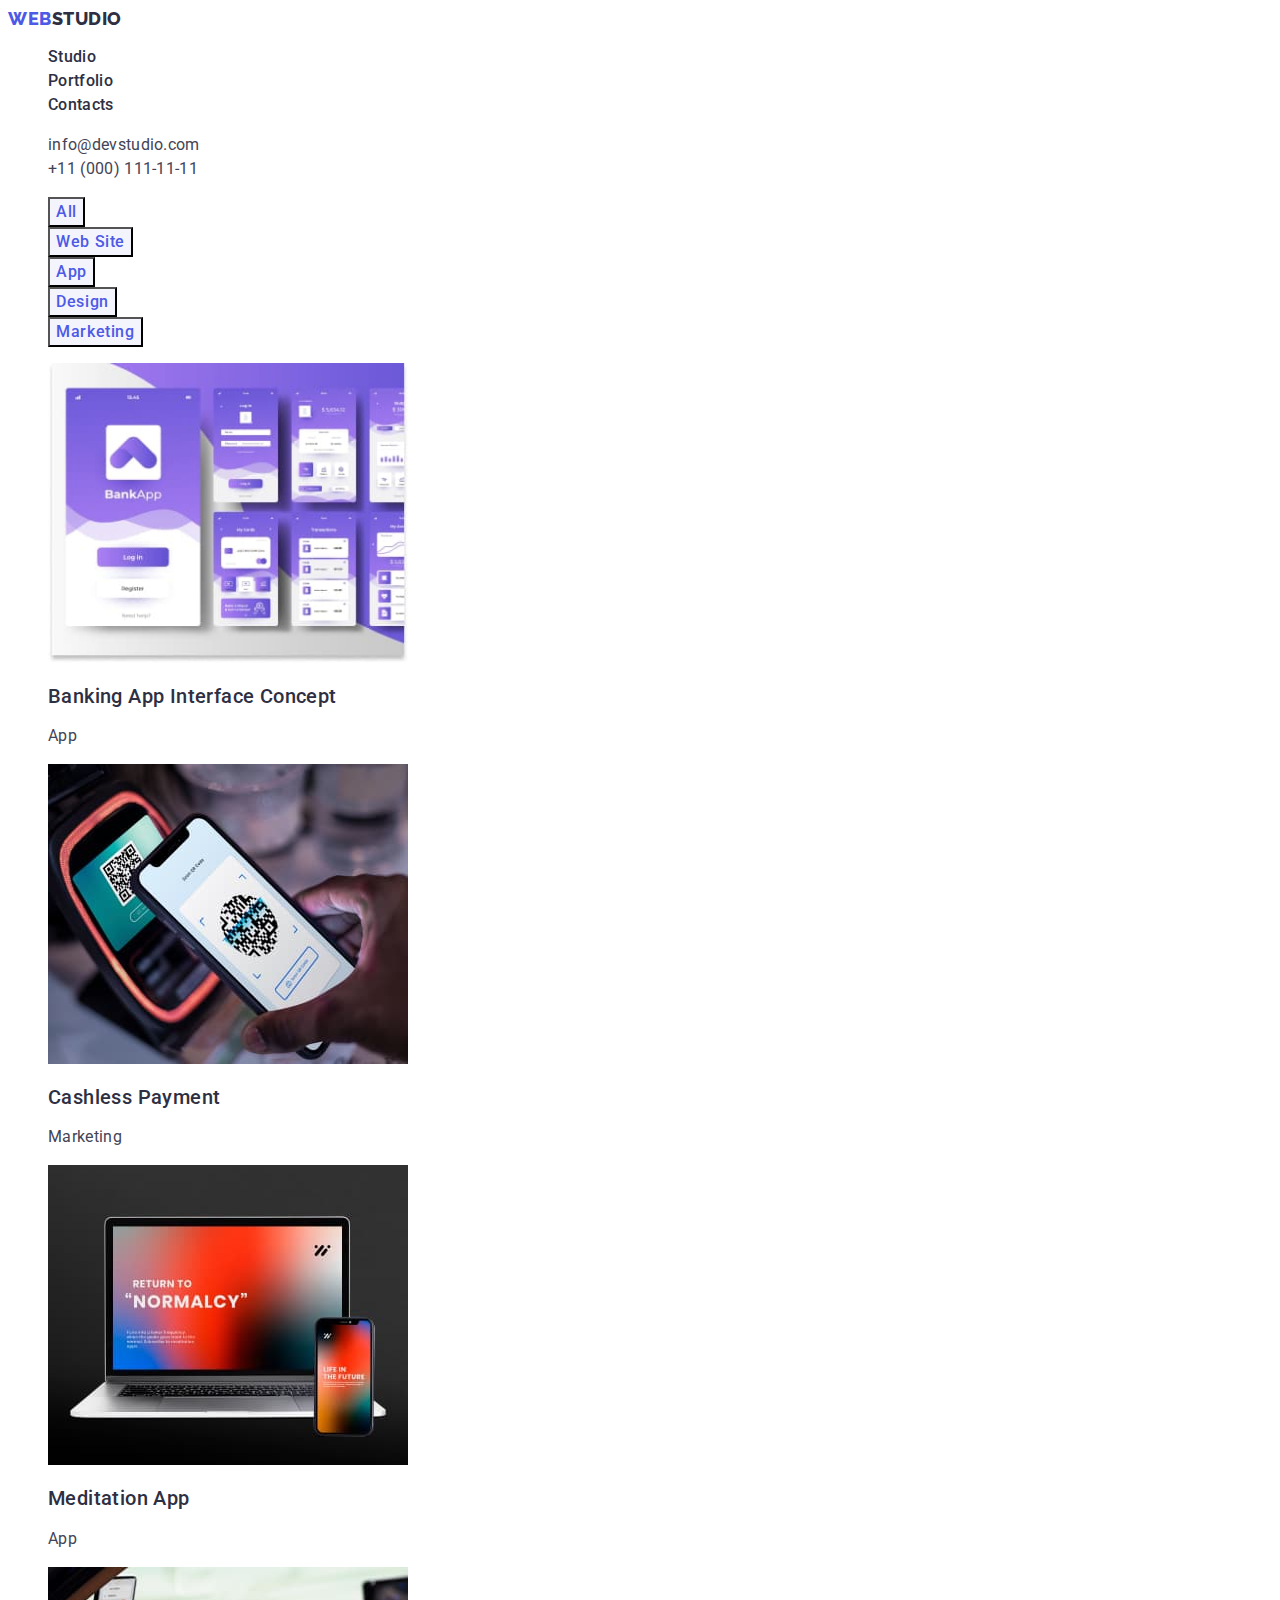
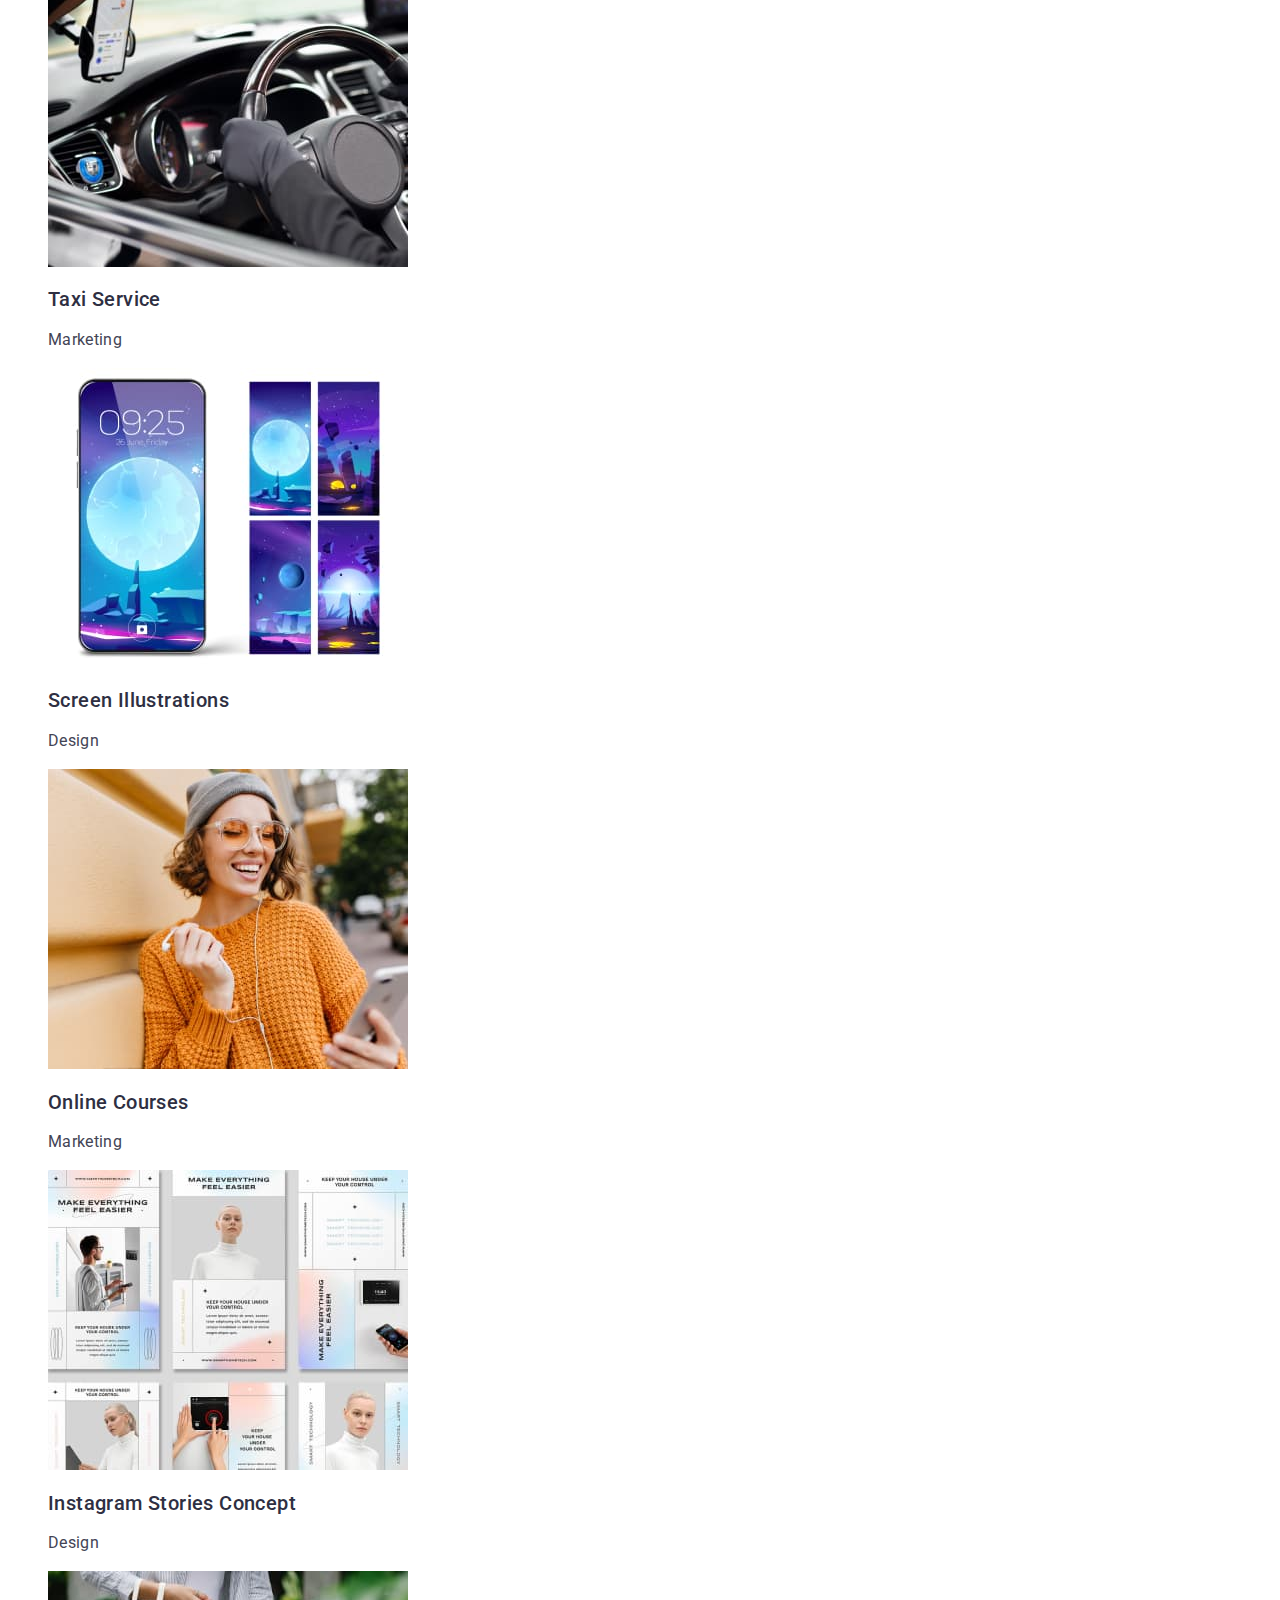
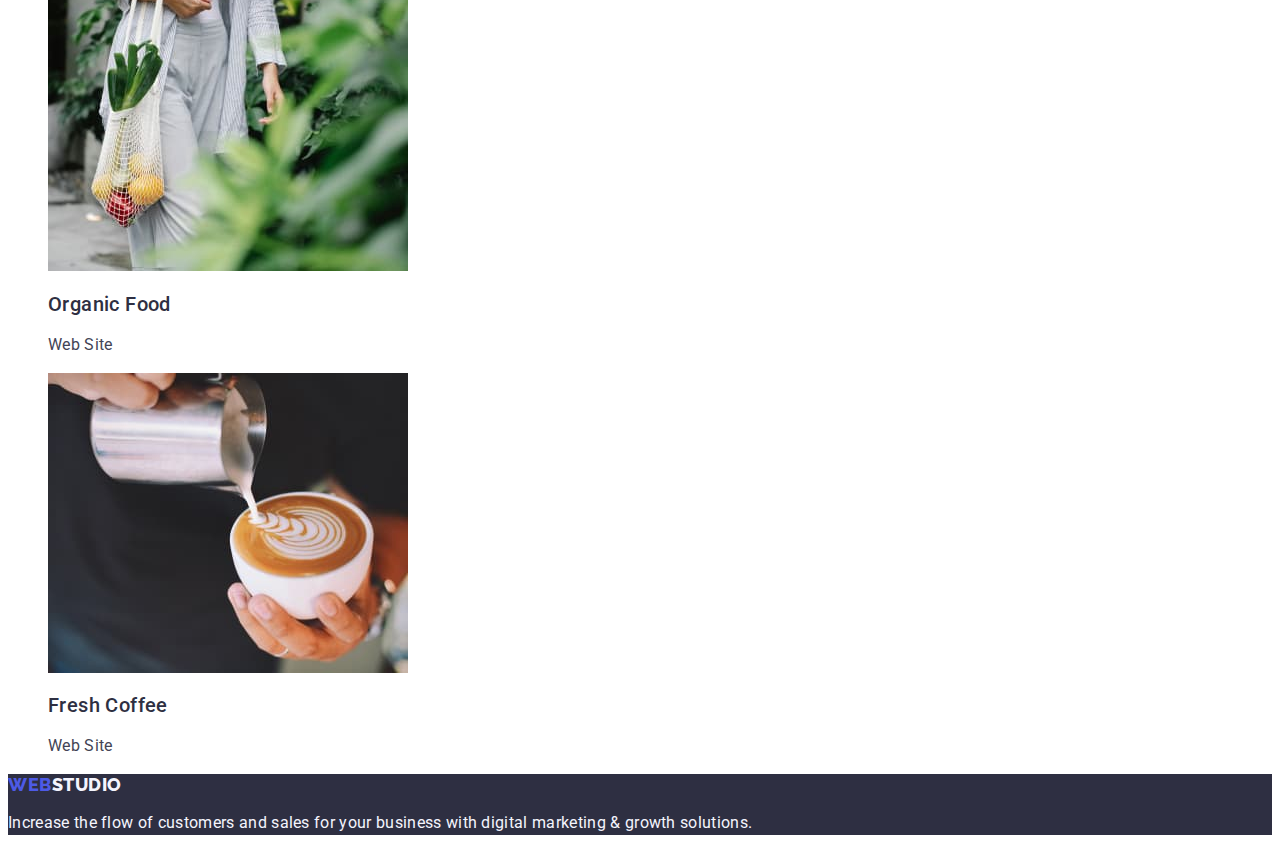
==== portfolio.html @ 79c63a55 "Initial commit" ====
<!DOCTYPE html>
<html lang="en">
  <head>
    <meta charset="UTF-8" />
    <meta http-equiv="X-UA-Compatible" content="IE=edge" />
    <meta name="viewport" content="width=device-width, initial-scale=1.0" />
    <title>Document</title>
    <link rel="preconnect" href="https://fonts.googleapis.com">
<link rel="preconnect" href="https://fonts.gstatic.com" crossorigin>
<link href="https://fonts.googleapis.com/css2?family=Raleway:wght@800&family=Roboto:wght@400;500;700;900&display=swap" rel="stylesheet">
    <link rel="stylesheet" href="./css/styles.css">
  </head>
  <body>
    <header>
      <nav>
        <a class="logo link" href="./index.html">Web<span class="logo-header">Studio</span></a>
        <ul class="nav-list list">
          <li>
            <a class="nav-link link" href="./index.html">Studio</a>
          </li>
          <li>
            <a class="nav-link link" href="./portfolio.html">Portfolio</a>
          </li>
          <li>
            <a class="nav-link link" href="">Contacts</a>
          </li>
        </ul>
      </nav>
      <address class="address">
        <ul class="list">
          <li>
            <a class="contact-link link" href="mailto:info@devstudio.com">info@devstudio.com</a>
          </li>
          <li>
            <a class="contact-link link" href="tel:+110001111111">+11 (000) 111-11-11</a>
          </li>
        </ul>
      </address>
    </header>

    <main>
      <section>
        <h1 hidden class="section-title">Portfolio</h1>
        <ul class="list">
          <li><button class="portfolio-btn" type="button">All</button></li>
          <li><button class="portfolio-btn" type="button">Web Site</button></li>
          <li><button class="portfolio-btn" type="button">App</button></li>
          <li><button class="portfolio-btn" type="button">Design</button></li>
          <li><button class="portfolio-btn" type="button">Marketing</button></li>
        </ul>
        <ul class="list">
          <li>
            <a class="link" href="">
              <img
                src="./images/card1.jpg"
                alt="Banking App"
                width="360"
                height="300"
              />
              <h2 class="portfolio-title" >Banking App Interface Concept</h2>
              <p class="portfolio-desc">App</p>
            </a>
          </li>
          <li>
            <a class="link" href="">
              <img
                src="./images/card2.jpg"
                alt="phone"
                width="360"
                height="300"
              />
              <h2 class="portfolio-title">Cashless Payment</h2>
              <p class="portfolio-desc">Marketing</p>
            </a>
          </li>
          <li>
            <a class="link" href="">
              <img
                src="./images/card3.jpg"
                alt="laptop"
                width="360"
                height="300"
              />
              <h2 class="portfolio-title">Meditation App</h2>
              <p class="portfolio-desc">App</p>
            </a>
          </li>
          <li>
            <a  class="link" href="">
              <img
                src="./images/card4.jpg"
                alt="taxi"
                width="360"
                height="300"
              />
              <h2 class="portfolio-title">Taxi Service</h2>
              <p class="portfolio-desc">Marketing</p>
            </a>
          </li>
          <li>
            <a class="link" href="">
              <img
                src="./images/card5.jpg"
                alt="telefon"
                width="360"
                height="300"
              />
              <h2 class="portfolio-title">Screen Illustrations</h2>
              <p class="portfolio-desc">Design</p>
            </a>
          </li>
          <li>
            <a class="link" href="">
              <img
                src="./images/card6.jpg"
                alt="women"
                width="360"
                height="300"
              />
              <h2 class="portfolio-title">Online Courses</h2>
              <p class="portfolio-desc">Marketing</p>
            </a>
          </li>
          <li>
            <a class="link" href="">
              <img
                src="./images/card7.jpg"
                alt="Stories"
                width="360"
                height="300"
              />
              <h2 class="portfolio-title">Instagram Stories Concept</h2>
              <p class="portfolio-desc">Design</p>
            </a>
          </li>
          <li>
            <a class="link" href="">
              <img
                src="./images/card8.jpg"
                alt="Organic Food"
                width="360"
                height="300"
              />
              <h2 class="portfolio-title">Organic Food</h2>
              <p class="portfolio-desc">Web Site</p>
            </a>
          </li>
          <li>
            <a class="link" href="">
              <img
                src="./images/card9.jpg"
                alt="Coffee"
                width="360"
                height="300"
              />
              <h2 class="portfolio-title">Fresh Coffee</h2>
              <p class="portfolio-desc">Web Site</p>
            </a>
          </li>
        </ul>
      </section>
    </main>

    <footer class="footer">
      <a class="logo link" href="./index.html">Web<span class="logo-footer">Studio</span></a>

      <p class="footer-desc">
        Increase the flow of customers and sales for your business with digital
        marketing & growth solutions.
      </p>
    </footer>
  </body>
</html>
---- css/styles.css ----
:root{
    --primary-text-color:#434455;
    --secondary-text-color: #2E2F42;
    --primary-logo-color:#4D5AE5;
    --accent-color:#404BBF;
    --contact-text-color:#434455;
    --bg-color:#FFFFFF;
    --bg-hero:#2E2F42;
    --hero-titlle-color:#FFFFFF;
    --bg-button: #4D5AE5;
    --bg-team:#F4F4FD; 
    --logo-footer: #F4F4FD;
 } 
body{
    font-family: 'Roboto', sans-serif;
    color:var(--primary-text-color);
    background-color:var(--bg-color);
}
.link{
    text-decoration: none;
}
.list{
    list-style: none;
}
.logo {
 font-family: 'Raleway',sans-serif;
font-weight: 800;
font-size: 18px;
line-height: 1.17;
letter-spacing: 0.03em;
text-transform: uppercase;
color: var(--primary-logo-color);
}
.logo-header {
    color: var(--secondary-text-color);

}

.nav-link {
    font-weight: 500;
font-size: 16px;
line-height: 1.5;
letter-spacing: 0.02em;
color:var(--secondary-text-color);

}
.nav-link:hover,
.nav-link:focus{
    color:var(--accent-color);
}

.address {
    font-style: normal;

}
.contact-link {
font-size: 16px;
line-height: 1.5;
letter-spacing: 0.02em;
color:var(--contact-text-color);

}
.contact-link:hover,
.contact-link:focus{
    color:var(--accent-color);
}

.hero {
   background-color: var(--bg-hero);
}
.hero-tittle {
font-weight: 700;
font-size: 56px;
line-height: 1.07;
text-align: center;
letter-spacing: 0.02em;
color:var(--hero-titlle-color);
}
.hero-btn {
    font-family: 'Roboto',sans-serif;
font-weight: 500;
font-size: 16px;
line-height: 1.5;
letter-spacing: 0.04em;
background-color: var(--bg-button);
color: var(--hero-titlle-color);
cursor: pointer;
}
.hero-btn:hover,
.hero-btn:focus{
    background-color: var(--accent-color);
}

.feature-title {
    font-weight: 500;
font-size: 20px;
line-height: 1.2;
letter-spacing: 0.02em;

color:var(--secondary-text-color);

}
.feature-text {
 
font-size: 16px;
line-height: 1.5;
letter-spacing: 0.02em;
color:var(--primary-text-color);

}
.section-title{
    font-weight: 700;
font-size: 36px;
line-height: 1.11;
text-align: center;
letter-spacing: 0.02em;
text-transform: capitalize;

color:var(--secondary-text-color);

}
.team{
    background-color: var(--bg-team);

}
.team-title {
font-weight: 500;
font-size: 20px;
line-height: 1.2;
text-align: center;
letter-spacing: 0.02em;
color:var(--secondary-text-color);

}
.team-desc {
   
font-size: 16px;
line-height: 1.5;
text-align: center;
letter-spacing: 0.02em;


color: var(--primary-text-color);

}
.team-item{
    background-color: var(--bg-color);
}

.footer {
    background-color: var(--bg-hero);
}

.logo-footer {
    color: var(--logo-footer);
}
.footer-desc { 
    font-size: 16px;
line-height: 1.5;
letter-spacing: 0.02em;
color:var(--logo-footer);
}
.portfolio-btn{
    font-family: 'Roboto',sans-serif;
font-style: normal;
font-weight: 500;
font-size: 16px;
line-height: 1.5;
letter-spacing: 0.04em;
color:var(--bg-button);
cursor: pointer;
 background-color:var(--bg-team) ;

}
.portfolio-btn:hover,
.portfolio-btn:focus{
    color: var(--hero-titlle-color);
    background-color: var(--accent-color);
}
.portfolio-title {
    font-weight: 500;
font-size: 20px;
line-height: 1.2;
letter-spacing: 0.02em;
color:var(--secondary-text-color);

}
.portfolio-desc {
    font-size: 16px;
line-height: 1.5;
letter-spacing: 0.02em;
color:var(--primary-text-color);

}
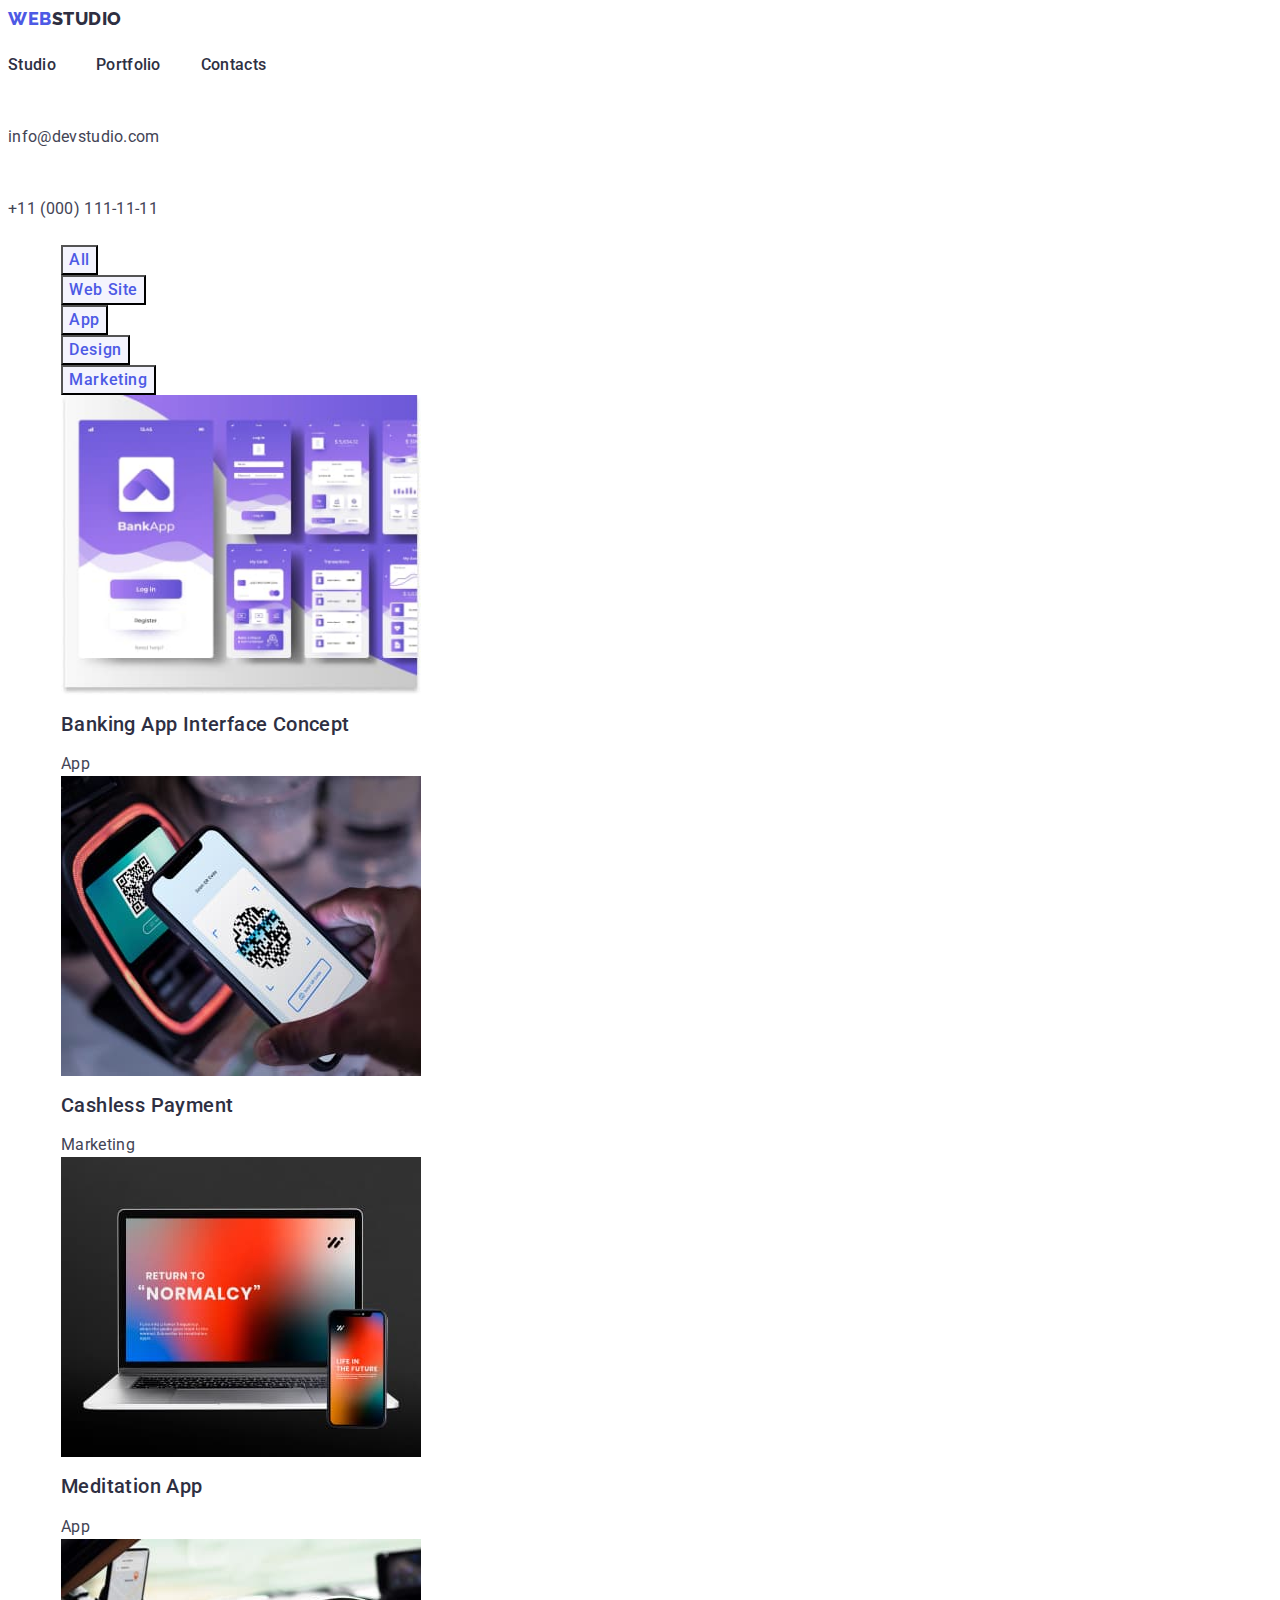
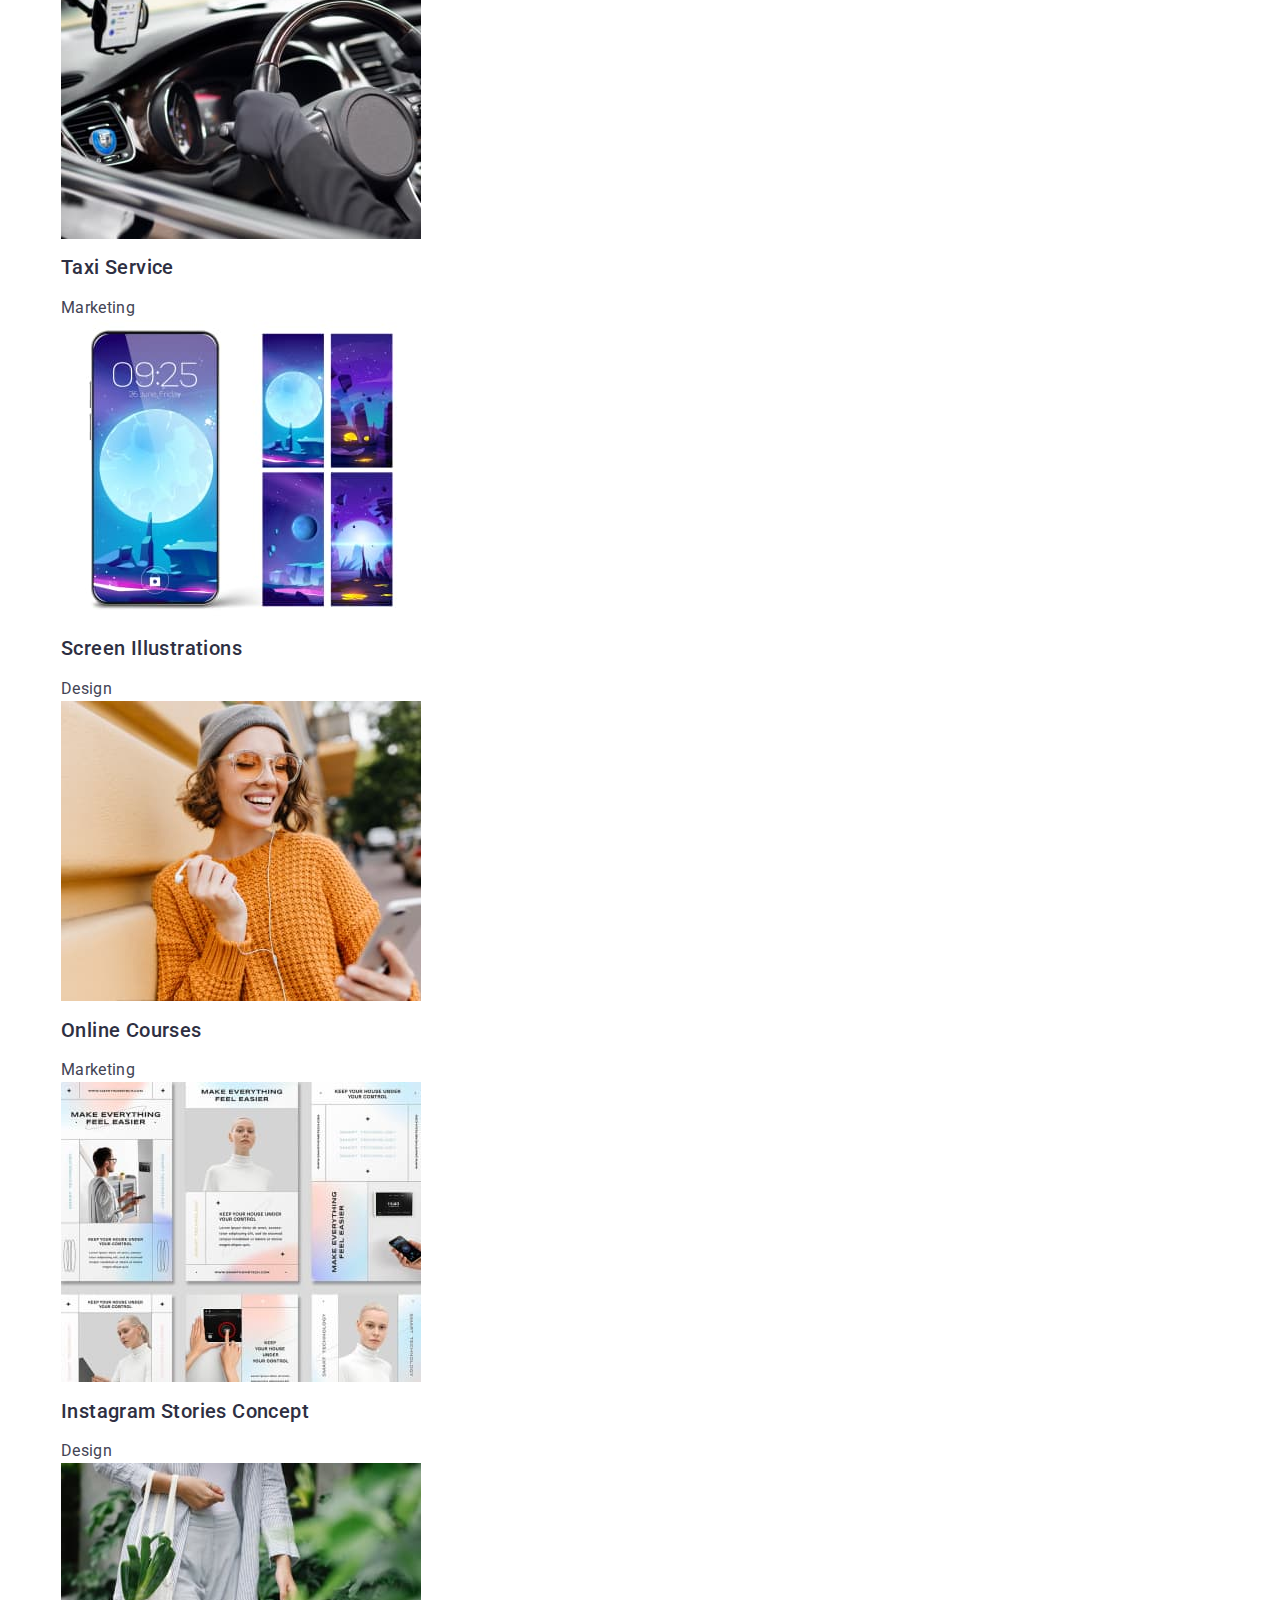
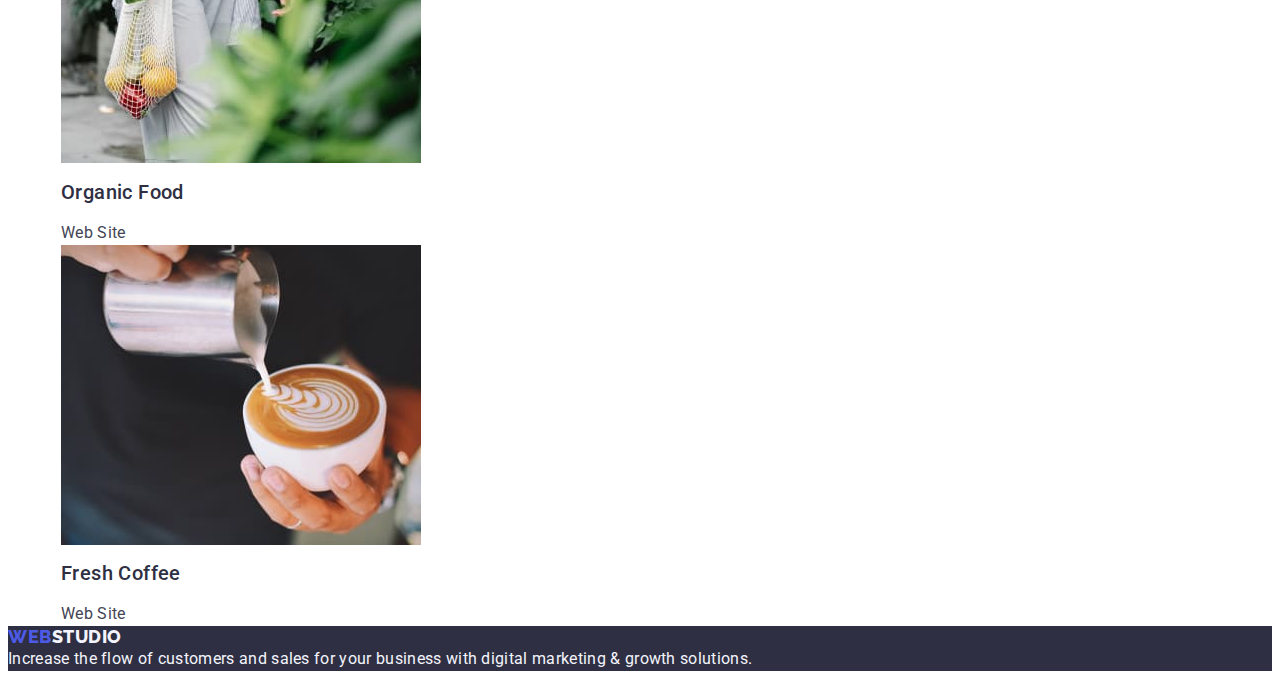
==== commit b68cc036: "header" ====
--- a/portfolio.html
+++ b/portfolio.html
@@ -5,15 +5,27 @@
     <meta http-equiv="X-UA-Compatible" content="IE=edge" />
     <meta name="viewport" content="width=device-width, initial-scale=1.0" />
     <title>Document</title>
-    <link rel="preconnect" href="https://fonts.googleapis.com">
-<link rel="preconnect" href="https://fonts.gstatic.com" crossorigin>
-<link href="https://fonts.googleapis.com/css2?family=Raleway:wght@800&family=Roboto:wght@400;500;700;900&display=swap" rel="stylesheet">
-    <link rel="stylesheet" href="./css/styles.css">
+    <link rel="preconnect" href="https://fonts.googleapis.com" />
+    <link rel="preconnect" href="https://fonts.gstatic.com" crossorigin />
+    <link
+      href="https://fonts.googleapis.com/css2?family=Raleway:wght@800&family=Roboto:wght@400;500;700;900&display=swap"
+      rel="stylesheet"
+    />
+    <link
+      href="https://cdnjs.cloudflare.com/ajax/libs/modern-normalize/1.1.0/modern-normalize.min.css"
+      rel="stylesheet"
+      integrity="sha512-wpPYUAdjBVSE4KJnH1VR1HeZfpl1ub8YT/NKx4PuQ5NmX2tKuGu6U/JRp5y+Y8XG2tV+wKQpNHVUX03MfMFn9Q=="
+      crossorigin="anonymous"
+      referrerpolicy="no-referrer"
+    />
+    <link rel="stylesheet" href="./css/styles.css" />
   </head>
   <body>
     <header>
       <nav>
-        <a class="logo link" href="./index.html">Web<span class="logo-header">Studio</span></a>
+        <a class="logo link" href="./index.html"
+          >Web<span class="logo-header">Studio</span></a
+        >
         <ul class="nav-list list">
           <li>
             <a class="nav-link link" href="./index.html">Studio</a>
@@ -29,10 +41,14 @@
       <address class="address">
         <ul class="list">
           <li>
-            <a class="contact-link link" href="mailto:info@devstudio.com">info@devstudio.com</a>
-          </li>
-          <li>
-            <a class="contact-link link" href="tel:+110001111111">+11 (000) 111-11-11</a>
+            <a class="contact-link link" href="mailto:info@devstudio.com"
+              >info@devstudio.com</a
+            >
+          </li>
+          <li>
+            <a class="contact-link link" href="tel:+110001111111"
+              >+11 (000) 111-11-11</a
+            >
           </li>
         </ul>
       </address>
@@ -40,134 +56,164 @@
 
     <main>
       <section>
-        <h1 hidden class="section-title">Portfolio</h1>
-        <ul class="list">
-          <li><button class="portfolio-btn" type="button">All</button></li>
-          <li><button class="portfolio-btn" type="button">Web Site</button></li>
-          <li><button class="portfolio-btn" type="button">App</button></li>
-          <li><button class="portfolio-btn" type="button">Design</button></li>
-          <li><button class="portfolio-btn" type="button">Marketing</button></li>
-        </ul>
-        <ul class="list">
-          <li>
-            <a class="link" href="">
-              <img
-                src="./images/card1.jpg"
-                alt="Banking App"
-                width="360"
-                height="300"
-              />
-              <h2 class="portfolio-title" >Banking App Interface Concept</h2>
-              <p class="portfolio-desc">App</p>
-            </a>
-          </li>
-          <li>
-            <a class="link" href="">
-              <img
-                src="./images/card2.jpg"
-                alt="phone"
-                width="360"
-                height="300"
-              />
-              <h2 class="portfolio-title">Cashless Payment</h2>
-              <p class="portfolio-desc">Marketing</p>
-            </a>
-          </li>
-          <li>
-            <a class="link" href="">
-              <img
-                src="./images/card3.jpg"
-                alt="laptop"
-                width="360"
-                height="300"
-              />
-              <h2 class="portfolio-title">Meditation App</h2>
-              <p class="portfolio-desc">App</p>
-            </a>
-          </li>
-          <li>
-            <a  class="link" href="">
-              <img
-                src="./images/card4.jpg"
-                alt="taxi"
-                width="360"
-                height="300"
-              />
-              <h2 class="portfolio-title">Taxi Service</h2>
-              <p class="portfolio-desc">Marketing</p>
-            </a>
-          </li>
-          <li>
-            <a class="link" href="">
-              <img
-                src="./images/card5.jpg"
-                alt="telefon"
-                width="360"
-                height="300"
-              />
-              <h2 class="portfolio-title">Screen Illustrations</h2>
-              <p class="portfolio-desc">Design</p>
-            </a>
-          </li>
-          <li>
-            <a class="link" href="">
-              <img
-                src="./images/card6.jpg"
-                alt="women"
-                width="360"
-                height="300"
-              />
-              <h2 class="portfolio-title">Online Courses</h2>
-              <p class="portfolio-desc">Marketing</p>
-            </a>
-          </li>
-          <li>
-            <a class="link" href="">
-              <img
-                src="./images/card7.jpg"
-                alt="Stories"
-                width="360"
-                height="300"
-              />
-              <h2 class="portfolio-title">Instagram Stories Concept</h2>
-              <p class="portfolio-desc">Design</p>
-            </a>
-          </li>
-          <li>
-            <a class="link" href="">
-              <img
-                src="./images/card8.jpg"
-                alt="Organic Food"
-                width="360"
-                height="300"
-              />
-              <h2 class="portfolio-title">Organic Food</h2>
-              <p class="portfolio-desc">Web Site</p>
-            </a>
-          </li>
-          <li>
-            <a class="link" href="">
-              <img
-                src="./images/card9.jpg"
-                alt="Coffee"
-                width="360"
-                height="300"
-              />
-              <h2 class="portfolio-title">Fresh Coffee</h2>
-              <p class="portfolio-desc">Web Site</p>
-            </a>
-          </li>
-        </ul>
+        <div class="container">
+          <div class="section-title-content">
+            <h1 hidden class="section-title">Portfolio</h1>
+          </div>
+          <ul class="list">
+            <li><button class="portfolio-btn" type="button">All</button></li>
+            <li>
+              <button class="portfolio-btn" type="button">Web Site</button>
+            </li>
+            <li><button class="portfolio-btn" type="button">App</button></li>
+            <li><button class="portfolio-btn" type="button">Design</button></li>
+            <li>
+              <button class="portfolio-btn" type="button">Marketing</button>
+            </li>
+          </ul>
+          <ul class="list">
+            <li>
+              <a class="link" href="">
+                <img
+                  src="./images/card1.jpg"
+                  alt="Banking App"
+                  width="360"
+                  height="300"
+                />
+                <div class="portfolio-item-content">
+                  <h2 class="portfolio-title">Banking App Interface Concept</h2>
+                  <p class="portfolio-desc">App</p>
+                </div>
+              </a>
+            </li>
+            <li>
+              <a class="link" href="">
+                <img
+                  src="./images/card2.jpg"
+                  alt="phone"
+                  width="360"
+                  height="300"
+                />
+                <div class="portfolio-item-content">
+                  <h2 class="portfolio-title">Cashless Payment</h2>
+                  <p class="portfolio-desc">Marketing</p>
+                </div>
+              </a>
+            </li>
+            <li>
+              <a class="link" href="">
+                <img
+                  src="./images/card3.jpg"
+                  alt="laptop"
+                  width="360"
+                  height="300"
+                />
+                <div class="portfolio-item-content">
+                  <h2 class="portfolio-title">Meditation App</h2>
+                  <p class="portfolio-desc">App</p>
+                </div>
+              </a>
+            </li>
+            <li>
+              <a class="link" href="">
+                <img
+                  src="./images/card4.jpg"
+                  alt="taxi"
+                  width="360"
+                  height="300"
+                />
+                <div class="portfolio-item-content">
+                  <h2 class="portfolio-title">Taxi Service</h2>
+                  <p class="portfolio-desc">Marketing</p>
+                </div>
+              </a>
+            </li>
+            <li>
+              <a class="link" href="">
+                <img
+                  src="./images/card5.jpg"
+                  alt="telefon"
+                  width="360"
+                  height="300"
+                />
+                <div class="portfolio-item-content">
+                  <h2 class="portfolio-title">Screen Illustrations</h2>
+                  <p class="portfolio-desc">Design</p>
+                </div>
+              </a>
+            </li>
+            <li>
+              <a class="link" href="">
+                <img
+                  src="./images/card6.jpg"
+                  alt="women"
+                  width="360"
+                  height="300"
+                />
+                <div class="portfolio-item-content">
+                  <h2 class="portfolio-title">Online Courses</h2>
+                  <p class="portfolio-desc">Marketing</p>
+                </div>
+              </a>
+            </li>
+            <li>
+              <a class="link" href="">
+                <img
+                  src="./images/card7.jpg"
+                  alt="Stories"
+                  width="360"
+                  height="300"
+                />
+                <div class="portfolio-item-content">
+                  <h2 class="portfolio-title">Instagram Stories Concept</h2>
+                  <p class="portfolio-desc">Design</p>
+                </div>
+              </a>
+            </li>
+            <li>
+              <a class="link" href="">
+                <img
+                  src="./images/card8.jpg"
+                  alt="Organic Food"
+                  width="360"
+                  height="300"
+                />
+                <div class="portfolio-item-content">
+                  <h2 class="portfolio-title">Organic Food</h2>
+                  <p class="portfolio-desc">Web Site</p>
+                </div>
+              </a>
+            </li>
+            <li>
+              <a class="link" href="">
+                <img
+                  src="./images/card9.jpg"
+                  alt="Coffee"
+                  width="360"
+                  height="300"
+                />
+                <div class="portfolio-item-content">
+                  <h2 class="portfolio-title">Fresh Coffee</h2>
+                  <p class="portfolio-desc">Web Site</p>
+                </div>
+              </a>
+            </li>
+          </ul>
+        </div>
       </section>
     </main>
 
     <footer class="footer">
-      <a class="logo link" href="./index.html">Web<span class="logo-footer">Studio</span></a>
+      <a class="logo link" href="./index.html"
+        >Web<span class="logo-footer">Studio</span></a
+      >
 
-      <p class="footer-desc">
-        Increase the flow of customers and sales for your business with digital
-        marketing & growth solutions.
-      </p>
+      <div class="footer-content">
+        <p class="footer-desc">
+          Increase the flow of customers and sales for your business with
+          digital marketing & growth solutions.
+        </p>
+      </div>
     </footer>
   </body>
 </html>
--- a/css/styles.css
+++ b/css/styles.css
@@ -1,4 +1,5 @@
- :root{
+
+:root{
     --primary-text-color:#434455;
     --secondary-text-color: #2E2F42;
     --primary-logo-color:#4D5AE5;
@@ -22,7 +23,55 @@
 .list{
     list-style: none;
 }
+img {
+    display: block;
+}
+ul {
+    margin-top: 0;
+    margin-bottom: 0;
+    padding-left: 0;
+}
+p {
+    margin-top: 0;
+    margin-bottom: 0;
+
+}
+.section {
+    display: flex;
+    flex-direction: row;
+}
+.container-header {
+    display: flex;
+     
+}
+
+.container{
+ width: 1158px;
+ padding: 0 15px;
+ margin-left: auto;
+ margin-right: auto;
+}
+/* header */
+.header{
+    border-bottom: 1px solid #E7E9FC;
+}
+.navigation{
+    display: flex;
+    align-items: center;
+}
+.nav-list {
+    display: flex;
+    gap: 40px;
+}
+.list-address{
+    display: flex;
+    gap: 40px;
+}
+.address{
+    margin-left: auto;
+}
 .logo {
+margin-right: 76px;
  font-family: 'Raleway',sans-serif;
 font-weight: 800;
 font-size: 18px;
@@ -42,8 +91,10 @@
 line-height: 1.5;
 letter-spacing: 0.02em;
 color:var(--secondary-text-color);
-
-}
+padding: 24px 0;
+display: block;
+}
+
 .nav-link:hover,
 .nav-link:focus{
     color:var(--accent-color);
@@ -58,13 +109,14 @@
 line-height: 1.5;
 letter-spacing: 0.02em;
 color:var(--contact-text-color);
-
+padding: 24px 0;
+display: block;
 }
 .contact-link:hover,
 .contact-link:focus{
     color:var(--accent-color);
 }
-
+/* section 1 */
 .hero {
    background-color: var(--bg-hero);
 }
@@ -90,8 +142,9 @@
 .hero-btn:focus{
     background-color: var(--accent-color);
 }
-
+/* section 2 */
 .feature-title {
+
     font-weight: 500;
 font-size: 20px;
 line-height: 1.2;
@@ -101,14 +154,18 @@
 
 }
 .feature-text {
- 
+    width: 264px;
+
 font-size: 16px;
 line-height: 1.5;
 letter-spacing: 0.02em;
 color:var(--primary-text-color);
 
 }
+/* section 3 */
 .section-title{
+
+
     font-weight: 700;
 font-size: 36px;
 line-height: 1.11;
@@ -119,6 +176,8 @@
 color:var(--secondary-text-color);
 
 }
+
+/* section 4 */
 .team{
     background-color: var(--bg-team);
 
@@ -146,7 +205,7 @@
 .team-item{
     background-color: var(--bg-color);
 }
-
+/* footer */
 .footer {
     background-color: var(--bg-hero);
 }
@@ -160,6 +219,8 @@
 letter-spacing: 0.02em;
 color:var(--logo-footer);
 }
+
+/* portfolio */
 .portfolio-btn{
     font-family: 'Roboto',sans-serif;
 font-style: normal;
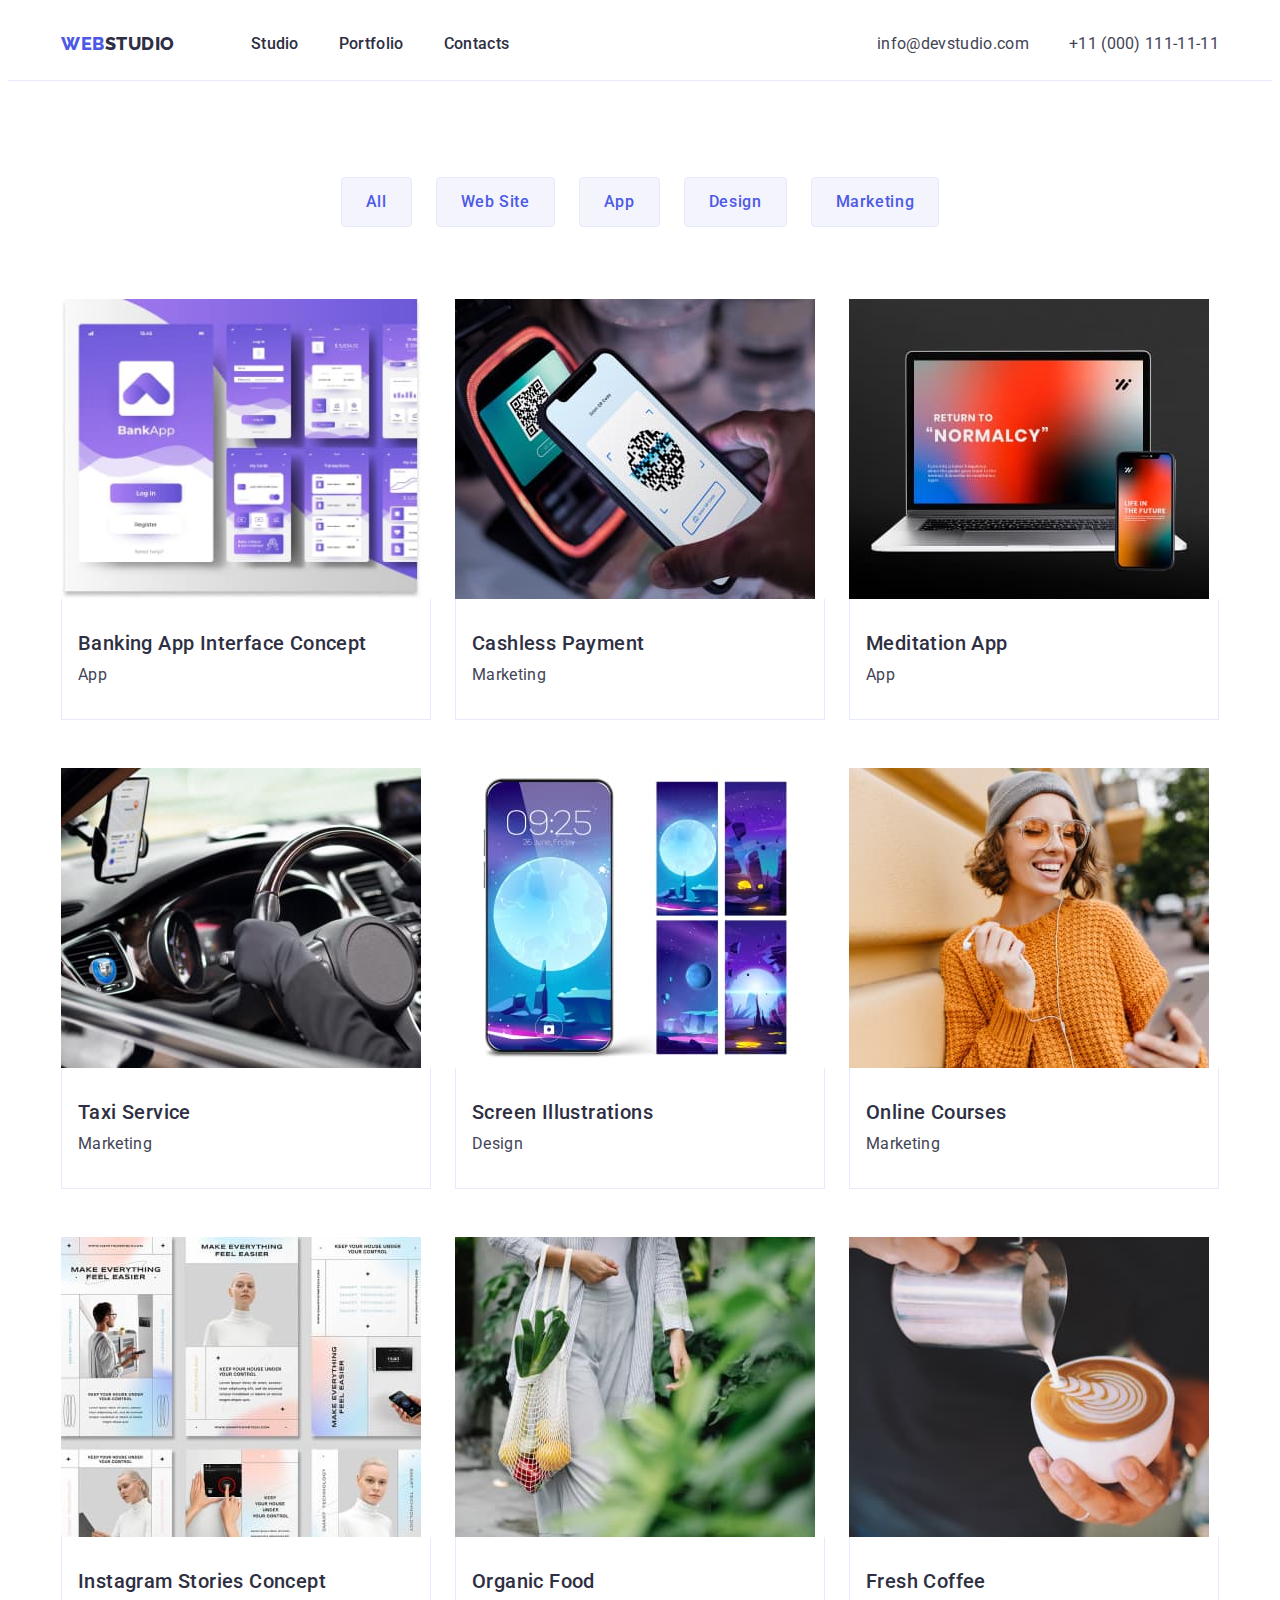
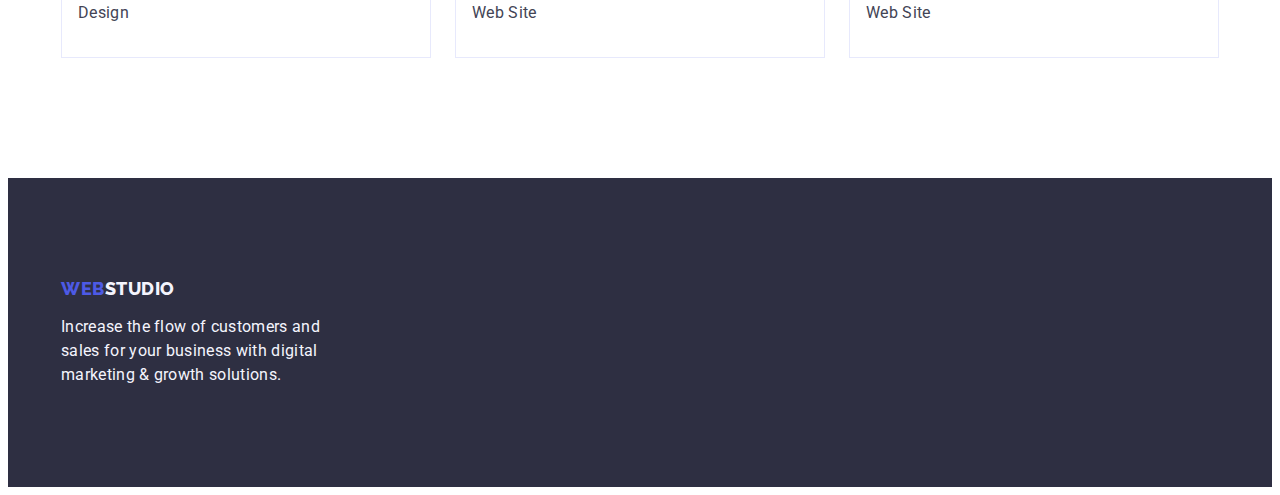
==== commit 21002347: "portfolio" ====
--- a/portfolio.html
+++ b/portfolio.html
@@ -21,46 +21,48 @@
     <link rel="stylesheet" href="./css/styles.css" />
   </head>
   <body>
-    <header>
-      <nav>
-        <a class="logo link" href="./index.html"
-          >Web<span class="logo-header">Studio</span></a
-        >
-        <ul class="nav-list list">
-          <li>
-            <a class="nav-link link" href="./index.html">Studio</a>
-          </li>
-          <li>
-            <a class="nav-link link" href="./portfolio.html">Portfolio</a>
-          </li>
-          <li>
-            <a class="nav-link link" href="">Contacts</a>
-          </li>
-        </ul>
-      </nav>
-      <address class="address">
-        <ul class="list">
-          <li>
-            <a class="contact-link link" href="mailto:info@devstudio.com"
-              >info@devstudio.com</a
-            >
-          </li>
-          <li>
-            <a class="contact-link link" href="tel:+110001111111"
-              >+11 (000) 111-11-11</a
-            >
-          </li>
-        </ul>
-      </address>
+    <header class="header">
+      <div class="container-header container">
+        <nav class="navigation">
+          <a class="logo link" href="./index.html"
+            >Web<span class="logo-header">Studio</span></a
+          >
+          <ul class="nav-list list">
+            <li>
+              <a class="nav-link link" href="./index.html">Studio</a>
+            </li>
+            <li>
+              <a class="nav-link link" href="./portfolio.html">Portfolio</a>
+            </li>
+            <li>
+              <a class="nav-link link" href="">Contacts</a>
+            </li>
+          </ul>
+        </nav>
+        <address class="address">
+          <ul class="list list-address">
+            <li>
+              <a class="contact-link link" href="mailto:info@devstudio.com"
+                >info@devstudio.com</a
+              >
+            </li>
+            <li>
+              <a class="contact-link link" href="tel:+110001111111"
+                >+11 (000) 111-11-11</a
+              >
+            </li>
+          </ul>
+        </address>
+      </div>
     </header>
 
     <main>
-      <section>
+      <section class="portfolio">
         <div class="container">
           <div class="section-title-content">
             <h1 hidden class="section-title">Portfolio</h1>
           </div>
-          <ul class="list">
+          <ul class="list portfolio-list">
             <li><button class="portfolio-btn" type="button">All</button></li>
             <li>
               <button class="portfolio-btn" type="button">Web Site</button>
@@ -71,8 +73,8 @@
               <button class="portfolio-btn" type="button">Marketing</button>
             </li>
           </ul>
-          <ul class="list">
-            <li>
+          <ul class="list cart-list">
+            <li class="cart-item">
               <a class="link" href="">
                 <img
                   src="./images/card1.jpg"
@@ -86,7 +88,7 @@
                 </div>
               </a>
             </li>
-            <li>
+            <li class="cart-item">
               <a class="link" href="">
                 <img
                   src="./images/card2.jpg"
@@ -100,7 +102,7 @@
                 </div>
               </a>
             </li>
-            <li>
+            <li class="cart-item">
               <a class="link" href="">
                 <img
                   src="./images/card3.jpg"
@@ -114,7 +116,7 @@
                 </div>
               </a>
             </li>
-            <li>
+            <li class="cart-item">
               <a class="link" href="">
                 <img
                   src="./images/card4.jpg"
@@ -128,7 +130,7 @@
                 </div>
               </a>
             </li>
-            <li>
+            <li class="cart-item">
               <a class="link" href="">
                 <img
                   src="./images/card5.jpg"
@@ -142,7 +144,7 @@
                 </div>
               </a>
             </li>
-            <li>
+            <li class="cart-item">
               <a class="link" href="">
                 <img
                   src="./images/card6.jpg"
@@ -156,7 +158,7 @@
                 </div>
               </a>
             </li>
-            <li>
+            <li class="cart-item">
               <a class="link" href="">
                 <img
                   src="./images/card7.jpg"
@@ -170,7 +172,7 @@
                 </div>
               </a>
             </li>
-            <li>
+            <li class="cart-item">
               <a class="link" href="">
                 <img
                   src="./images/card8.jpg"
@@ -184,7 +186,7 @@
                 </div>
               </a>
             </li>
-            <li>
+            <li class="cart-item">
               <a class="link" href="">
                 <img
                   src="./images/card9.jpg"
@@ -204,11 +206,11 @@
     </main>
 
     <footer class="footer">
-      <a class="logo link" href="./index.html"
-        >Web<span class="logo-footer">Studio</span></a
-      >
+      <div class="container">
+        <a class="logo link logo-footer-bock" href="./index.html"
+          >Web<span class="logo-footer">Studio</span></a
+        >
 
-      <div class="footer-content">
         <p class="footer-desc">
           Increase the flow of customers and sales for your business with
           digital marketing & growth solutions.
--- a/css/styles.css
+++ b/css/styles.css
@@ -31,15 +31,13 @@
     margin-bottom: 0;
     padding-left: 0;
 }
+h1, h2, h3, h4,
 p {
     margin-top: 0;
     margin-bottom: 0;
 
 }
-.section {
-    display: flex;
-    flex-direction: row;
-}
+
 .container-header {
     display: flex;
      
@@ -119,8 +117,14 @@
 /* section 1 */
 .hero {
    background-color: var(--bg-hero);
+   padding-top: 188px;
+   padding-bottom: 188px;
 }
 .hero-tittle {
+   max-width: 496px;
+    margin-left: auto;
+    margin-right: auto;
+    margin-bottom: 48px;
 font-weight: 700;
 font-size: 56px;
 line-height: 1.07;
@@ -129,6 +133,13 @@
 color:var(--hero-titlle-color);
 }
 .hero-btn {
+    display: block;
+    margin-left: auto;
+    margin-right: auto;
+    min-width: 169px;
+   height: 56px;
+   border: none;
+   border-radius: 4px;
     font-family: 'Roboto',sans-serif;
 font-weight: 500;
 font-size: 16px;
@@ -143,8 +154,18 @@
     background-color: var(--accent-color);
 }
 /* section 2 */
+.feature{
+    padding: 120px 0;
+}
+.feature-list{
+    display: flex;
+gap: 24px;
+}
+.feature-item{
+    width: calc((100% - 72px) / 4);
+}
 .feature-title {
-
+ margin-bottom: 8px;
     font-weight: 500;
 font-size: 20px;
 line-height: 1.2;
@@ -163,9 +184,16 @@
 
 }
 /* section 3 */
+.doing{
+    padding-bottom: 120px;
+
+}
+.doing-list{
+    display: flex;
+    gap: 24px;
+}
 .section-title{
-
-
+ margin-bottom: 72px;
     font-weight: 700;
 font-size: 36px;
 line-height: 1.11;
@@ -176,13 +204,31 @@
 color:var(--secondary-text-color);
 
 }
+.doing-item{
+    width: calc((100% - 48px) / 3);
+
+}
 
 /* section 4 */
 .team{
+    padding: 120px 0;
     background-color: var(--bg-team);
-
+}
+.team-list{
+    display: flex;
+   gap: 24px;
+}
+.team-item{
+    width: calc((100% - 72px) / 4); 
+    border-radius: 0px 0px 4px 4px;
+     
+}
+.team-item-content{
+    padding: 32px 16px;
+  
 }
 .team-title {
+    margin-bottom: 8px;
 font-weight: 500;
 font-size: 20px;
 line-height: 1.2;
@@ -207,13 +253,19 @@
 }
 /* footer */
 .footer {
+   padding: 100px 0;
     background-color: var(--bg-hero);
 }
 
 .logo-footer {
     color: var(--logo-footer);
 }
+.logo-footer-bock{
+    display: inline-block;
+    margin-bottom: 16px;
+}
 .footer-desc { 
+    max-width: 264px;
     font-size: 16px;
 line-height: 1.5;
 letter-spacing: 0.02em;
@@ -221,7 +273,21 @@
 }
 
 /* portfolio */
+.portfolio{
+    padding-top: 96px;
+    padding-bottom: 120px;
+}
+.portfolio-list{
+    display: flex;
+    justify-content: center;
+    gap: 24px;
+    margin-bottom: 72px;
+
+}
 .portfolio-btn{
+    padding: 12px 24px;
+    border: 1px solid #E7E9FC;
+border-radius: 4px;
     font-family: 'Roboto',sans-serif;
 font-style: normal;
 font-weight: 500;
@@ -237,8 +303,26 @@
 .portfolio-btn:focus{
     color: var(--hero-titlle-color);
     background-color: var(--accent-color);
+    border: 1px solid transparent;
+}
+.cart-list{
+    display: flex;
+    flex-wrap: wrap;
+    column-gap: 24px;
+    row-gap: 48px;
+
+}
+.cart-item{
+    width: calc((100% - 48px) / 3); 
+
+}
+.portfolio-item-content{
+    padding: 32px 16px;
+    border: 1px solid #E7E9FC;
+    border-top: none;
 }
 .portfolio-title {
+    margin-bottom: 8px;
     font-weight: 500;
 font-size: 20px;
 line-height: 1.2;
